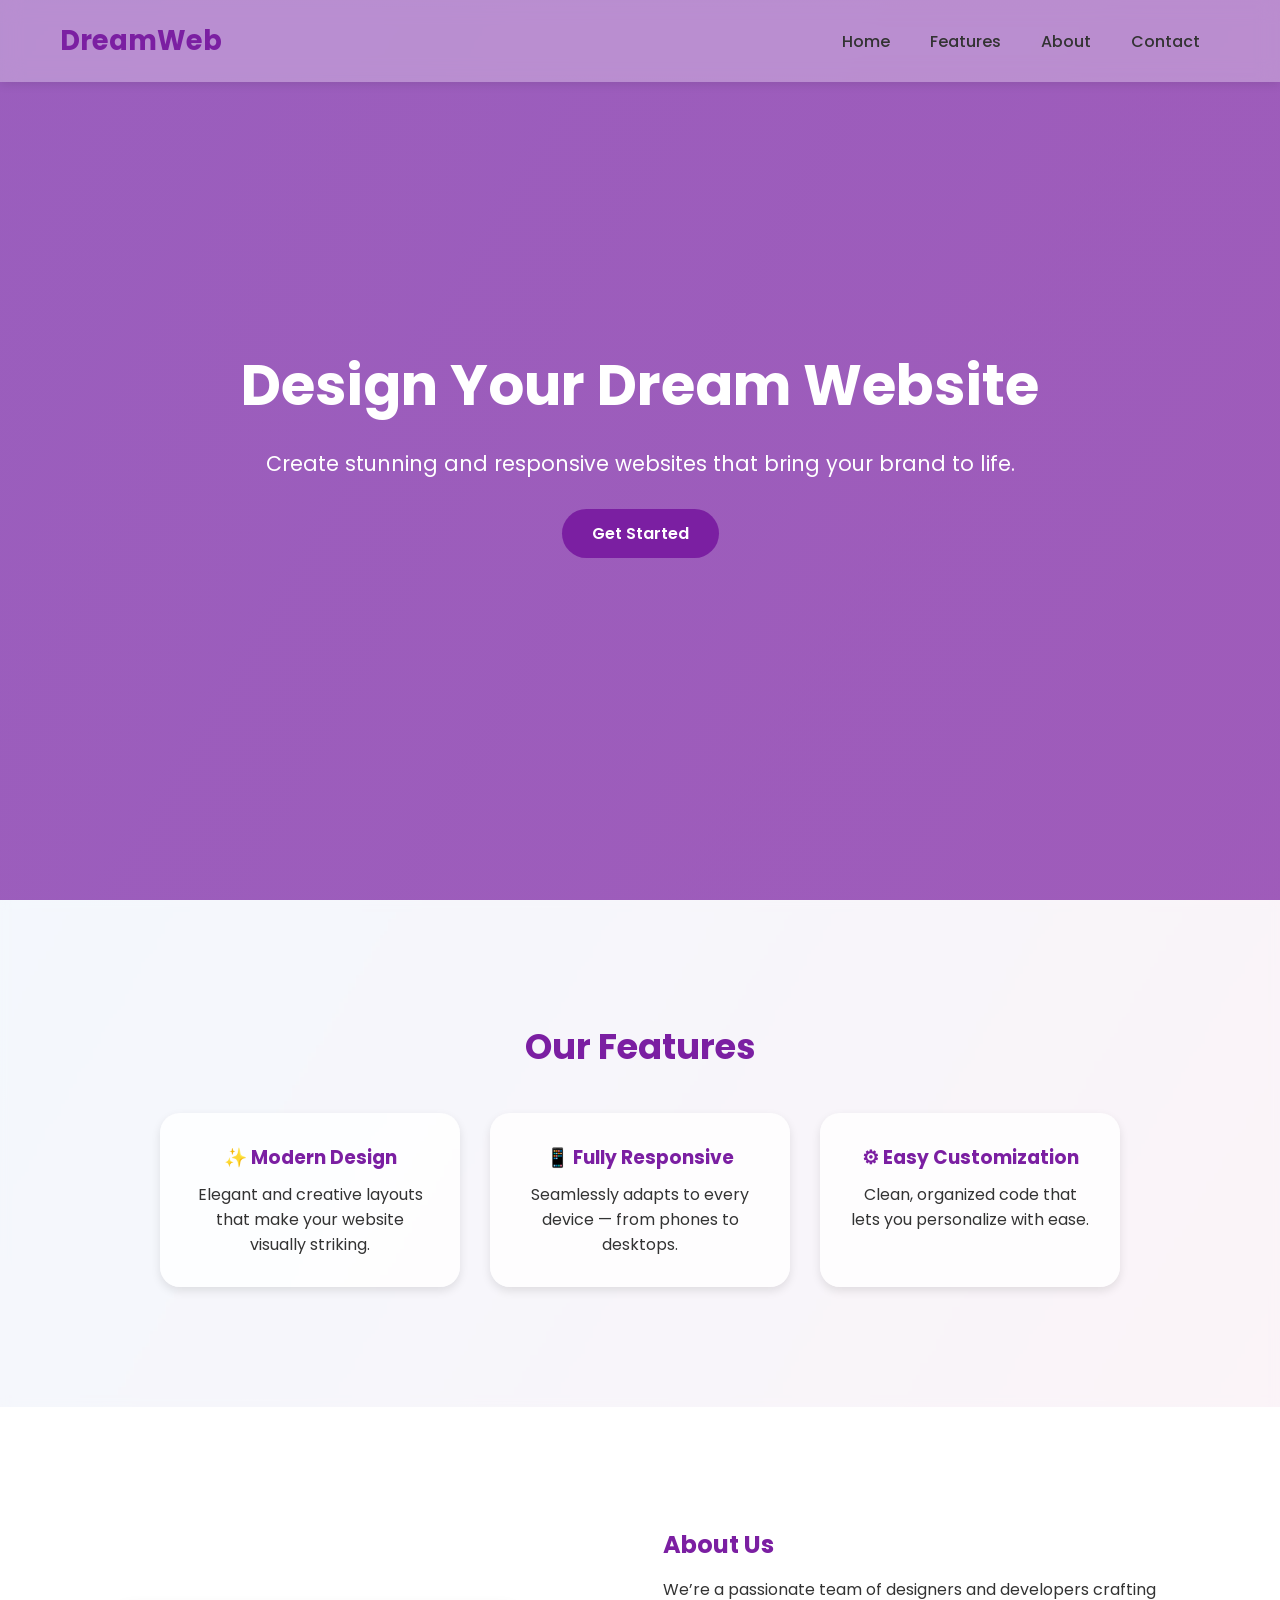
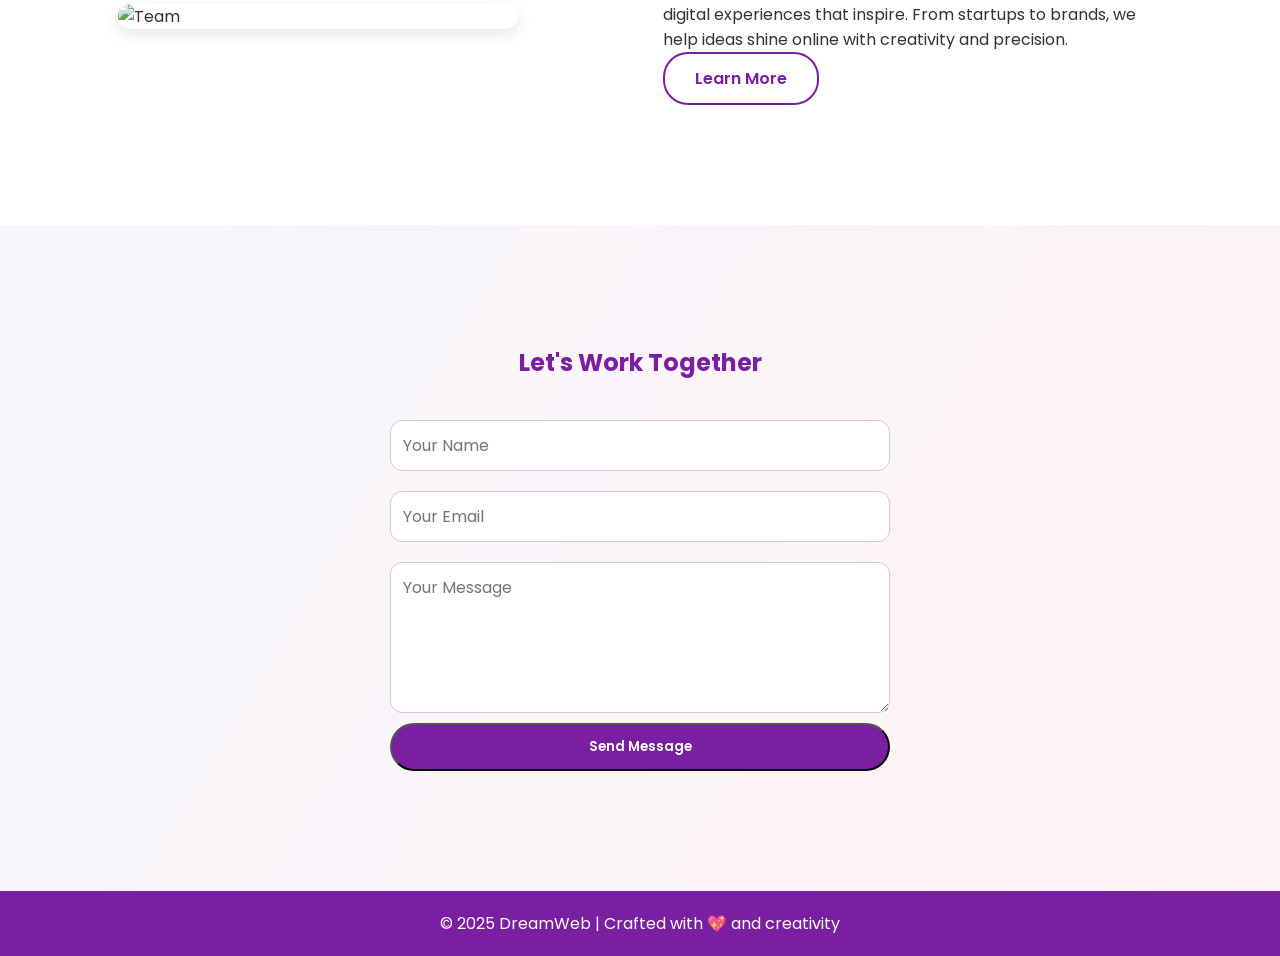
==== index.html @ 892e8f7d "Added Level 2 Landing page" ====
<!DOCTYPE html>
<html lang="en">
<head>
  <meta charset="UTF-8" />
  <meta name="viewport" content="width=device-width, initial-scale=1.0" />
  <title>DreamWeb | Aesthetic Landing Page</title>
  <link rel="stylesheet" href="style.css" />
  <link href="https://fonts.googleapis.com/css2?family=Poppins:wght@300;400;600;700&display=swap" rel="stylesheet">
</head>
<body>

  <!-- Navbar -->
  <header class="navbar">
    <div class="logo">DreamWeb</div>
    <nav>
      <ul class="nav-links">
        <li><a href="#home">Home</a></li>
        <li><a href="#features">Features</a></li>
        <li><a href="#about">About</a></li>
        <li><a href="#contact">Contact</a></li>
      </ul>
    </nav>
  </header>

  <!-- Hero Section -->
  <section id="home" class="hero">
    <div class="hero-content">
      <h1>Design Your Dream Website</h1>
      <p>Create stunning and responsive websites that bring your brand to life.</p>
      <a href="#contact" class="btn">Get Started</a>
    </div>
  </section>

  <!-- Features -->
  <section id="features" class="features">
    <h2>Our Features</h2>
    <div class="feature-container">
      <div class="feature-box">
        <h3>✨ Modern Design</h3>
        <p>Elegant and creative layouts that make your website visually striking.</p>
      </div>
      <div class="feature-box">
        <h3>📱 Fully Responsive</h3>
        <p>Seamlessly adapts to every device — from phones to desktops.</p>
      </div>
      <div class="feature-box">
        <h3>⚙ Easy Customization</h3>
        <p>Clean, organized code that lets you personalize with ease.</p>
      </div>
    </div>
  </section>

  <!-- About -->
  <section id="about" class="about">
    <div class="about-content">
      <img src="https://images.unsplash.com/photo-1522202176988-66273c2fd55f" alt="Team" />
      <div class="about-text">
        <h2>About Us</h2>
        <p>
          We’re a passionate team of designers and developers crafting digital experiences that inspire. 
          From startups to brands, we help ideas shine online with creativity and precision.
        </p>
        <a href="#contact" class="btn secondary">Learn More</a>
      </div>
    </div>
  </section>

  <!-- Contact -->
  <section id="contact" class="contact">
    <h2>Let's Work Together</h2>
    <form class="contact-form">
      <input type="text" placeholder="Your Name" required>
      <input type="email" placeholder="Your Email" required>
      <textarea rows="5" placeholder="Your Message" required></textarea>
      <button type="submit" class="btn">Send Message</button>
    </form>
  </section>

  <!-- Footer -->
  <footer>
    <p>© 2025 DreamWeb | Crafted with 💖 and creativity</p>
  </footer>

</body>
</html>
---- style.css ----
/* ===== Base Setup ===== */
* {
  margin: 0;
  padding: 0;
  box-sizing: border-box;
  font-family: "Poppins", sans-serif;
  scroll-behavior: smooth;
}

body {
  background: linear-gradient(120deg, #e3f2fd, #fce4ec);
  color: #333;
  overflow-x: hidden;
}

/* ===== Navbar ===== */
.navbar {
  display: flex;
  justify-content: space-between;
  align-items: center;
  padding: 20px 60px;
  background: rgba(255, 255, 255, 0.3);
  backdrop-filter: blur(10px);
  position: fixed;
  width: 100%;
  top: 0;
  z-index: 100;
  box-shadow: 0 2px 10px rgba(0,0,0,0.1);
}

.logo {
  font-size: 1.7rem;
  font-weight: 700;
  color: #7b1fa2;
}

.nav-links {
  list-style: none;
  display: flex;
}

.nav-links li {
  margin: 0 20px;
}

.nav-links a {
  text-decoration: none;
  color: #333;
  font-weight: 500;
  transition: color 0.3s ease;
}

.nav-links a:hover {
  color: #7b1fa2;
}

/* ===== Hero Section ===== */
.hero {
  height: 100vh;
  display: flex;
  align-items: center;
  justify-content: center;
  text-align: center;
  background: linear-gradient(rgba(123, 31, 162, 0.7), rgba(123, 31, 162, 0.7)),
    url('https://images.unsplash.com/photo-1498050108023-c5249f4df085') no-repeat center/cover;
  color: white;
  padding: 0 20px;
}

.hero-content {
  animation: fadeInUp 1.5s ease-in-out;
}

.hero h1 {
  font-size: 3.5rem;
  margin-bottom: 20px;
}

.hero p {
  font-size: 1.3rem;
  margin-bottom: 30px;
}

.btn {
  display: inline-block;
  background: #7b1fa2;
  color: white;
  padding: 12px 30px;
  border-radius: 25px;
  text-decoration: none;
  font-weight: 600;
  transition: all 0.3s ease;
}

.btn:hover {
  transform: scale(1.05);
  background: #9c27b0;
}

.btn.secondary {
  background: white;
  color: #7b1fa2;
  border: 2px solid #7b1fa2;
}

.btn.secondary:hover {
  background: #7b1fa2;
  color: white;
}

/* ===== Features ===== */
.features {
  padding: 120px 60px;
  text-align: center;
  background: rgba(255, 255, 255, 0.5);
  backdrop-filter: blur(5px);
}

.features h2 {
  color: #7b1fa2;
  margin-bottom: 40px;
  font-size: 2.2rem;
}

.feature-container {
  display: flex;
  justify-content: center;
  flex-wrap: wrap;
  gap: 30px;
}

.feature-box {
  background: rgba(255,255,255,0.8);
  border-radius: 20px;
  padding: 30px;
  width: 300px;
  box-shadow: 0 4px 10px rgba(0,0,0,0.1);
  transition: transform 0.3s ease;
}

.feature-box:hover {
  transform: translateY(-10px);
}

.feature-box h3 {
  color: #7b1fa2;
  margin-bottom: 10px;
}

/* ===== About ===== */
.about {
  padding: 120px 60px;
  background: white;
}

.about-content {
  display: flex;
  align-items: center;
  justify-content: space-around;
  flex-wrap: wrap;
  gap: 30px;
}

.about-content img {
  width: 400px;
  border-radius: 20px;
  box-shadow: 0 5px 15px rgba(0,0,0,0.1);
}

.about-text {
  max-width: 500px;
}

.about-text h2 {
  color: #7b1fa2;
  margin-bottom: 15px;
}

/* ===== Contact ===== */
.contact {
  padding: 120px 60px;
  text-align: center;
  background: rgba(255, 255, 255, 0.5);
  backdrop-filter: blur(5px);
}

.contact h2 {
  color: #7b1fa2;
  margin-bottom: 30px;
}

.contact-form {
  max-width: 500px;
  margin: 0 auto;
  display: flex;
  flex-direction: column;
}

.contact-form input,
.contact-form textarea {
  padding: 12px;
  margin: 10px 0;
  border-radius: 12px;
  border: 1px solid #ccc;
  font-size: 1rem;
  outline: none;
  transition: 0.3s;
}

.contact-form input:focus,
.contact-form textarea:focus {
  border-color: #7b1fa2;
  box-shadow: 0 0 10px rgba(123,31,162,0.1);
}

/* ===== Footer ===== */
footer {
  background: #7b1fa2;
  color: white;
  text-align: center;
  padding: 20px;
}

/* ===== Animations ===== */
@keyframes fadeInUp {
  from {
    opacity: 0;
    transform: translateY(40px);
  }
  to {
    opacity: 1;
    transform: translateY(0);
  }
}

/* ===== Responsive ===== */
@media (max-width: 768px) {
  .navbar {
    flex-direction: column;
    padding: 15px;
  }

  .hero h1 {
    font-size: 2.5rem;
  }

  .feature-container,
  .about-content {
    flex-direction: column;
    text-align: center;
  }

  .about-content img {
    width: 80%;
  }
}
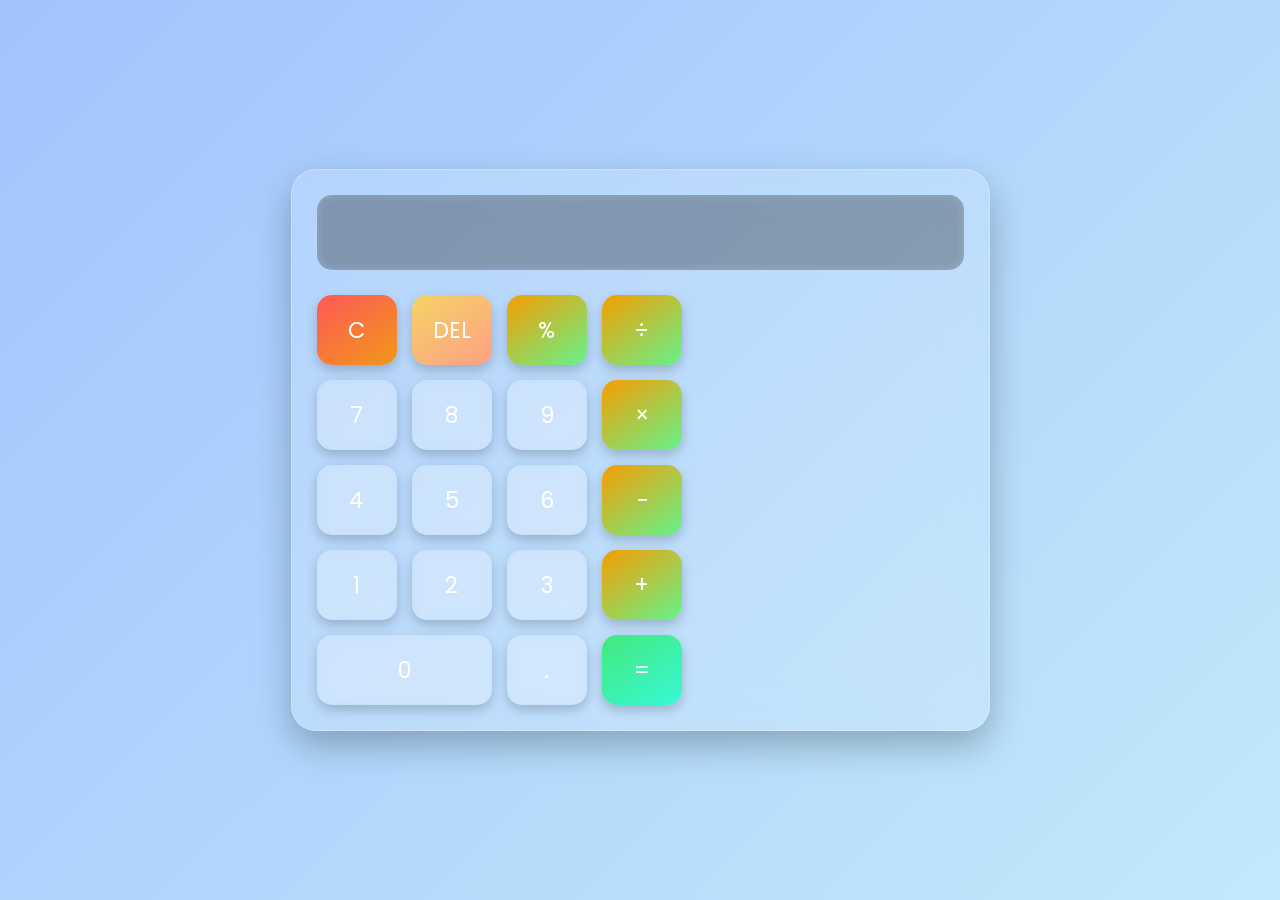
==== commit 75c94df0: "Added Level 3 calculator" ====
--- a/index.html
+++ b/index.html
@@ -3,83 +3,40 @@
 <head>
   <meta charset="UTF-8" />
   <meta name="viewport" content="width=device-width, initial-scale=1.0" />
-  <title>DreamWeb | Aesthetic Landing Page</title>
+  <title>Glass Calculator</title>
   <link rel="stylesheet" href="style.css" />
-  <link href="https://fonts.googleapis.com/css2?family=Poppins:wght@300;400;600;700&display=swap" rel="stylesheet">
+  <link href="https://fonts.googleapis.com/css2?family=Poppins:wght@300;500;700&display=swap" rel="stylesheet">
 </head>
 <body>
+  <div class="wrapper">
+    <div class="calculator">
+      <input type="text" id="display" disabled />
+      <div class="buttons">
+        <button class="btn clear" onclick="clearDisplay()">C</button>
+        <button class="btn del" onclick="deleteLast()">DEL</button>
+        <button class="btn operator" onclick="appendOperator('%')">%</button>
+        <button class="btn operator" onclick="appendOperator('/')">÷</button>
 
-  <!-- Navbar -->
-  <header class="navbar">
-    <div class="logo">DreamWeb</div>
-    <nav>
-      <ul class="nav-links">
-        <li><a href="#home">Home</a></li>
-        <li><a href="#features">Features</a></li>
-        <li><a href="#about">About</a></li>
-        <li><a href="#contact">Contact</a></li>
-      </ul>
-    </nav>
-  </header>
+        <button class="btn" onclick="appendNumber('7')">7</button>
+        <button class="btn" onclick="appendNumber('8')">8</button>
+        <button class="btn" onclick="appendNumber('9')">9</button>
+        <button class="btn operator" onclick="appendOperator('*')">×</button>
 
-  <!-- Hero Section -->
-  <section id="home" class="hero">
-    <div class="hero-content">
-      <h1>Design Your Dream Website</h1>
-      <p>Create stunning and responsive websites that bring your brand to life.</p>
-      <a href="#contact" class="btn">Get Started</a>
-    </div>
-  </section>
+        <button class="btn" onclick="appendNumber('4')">4</button>
+        <button class="btn" onclick="appendNumber('5')">5</button>
+        <button class="btn" onclick="appendNumber('6')">6</button>
+        <button class="btn operator" onclick="appendOperator('-')">−</button>
 
-  <!-- Features -->
-  <section id="features" class="features">
-    <h2>Our Features</h2>
-    <div class="feature-container">
-      <div class="feature-box">
-        <h3>✨ Modern Design</h3>
-        <p>Elegant and creative layouts that make your website visually striking.</p>
+        <button class="btn" onclick="appendNumber('1')">1</button>
+        <button class="btn" onclick="appendNumber('2')">2</button>
+        <button class="btn" onclick="appendNumber('3')">3</button>
+        <button class="btn operator" onclick="appendOperator('+')">+</button>
+
+        <button class="btn zero" onclick="appendNumber('0')">0</button>
+        <button class="btn" onclick="appendNumber('.')">.</button>
+        <button class="btn equal" onclick="calculate()">=</button>
       </div>
-      <div class="feature-box">
-        <h3>📱 Fully Responsive</h3>
-        <p>Seamlessly adapts to every device — from phones to desktops.</p>
-      </div>
-      <div class="feature-box">
-        <h3>⚙ Easy Customization</h3>
-        <p>Clean, organized code that lets you personalize with ease.</p>
-      </div>
-    </div>
-  </section>
-
-  <!-- About -->
-  <section id="about" class="about">
-    <div class="about-content">
-      <img src="https://images.unsplash.com/photo-1522202176988-66273c2fd55f" alt="Team" />
-      <div class="about-text">
-        <h2>About Us</h2>
-        <p>
-          We’re a passionate team of designers and developers crafting digital experiences that inspire. 
-          From startups to brands, we help ideas shine online with creativity and precision.
-        </p>
-        <a href="#contact" class="btn secondary">Learn More</a>
-      </div>
-    </div>
-  </section>
-
-  <!-- Contact -->
-  <section id="contact" class="contact">
-    <h2>Let's Work Together</h2>
-    <form class="contact-form">
-      <input type="text" placeholder="Your Name" required>
-      <input type="email" placeholder="Your Email" required>
-      <textarea rows="5" placeholder="Your Message" required></textarea>
-      <button type="submit" class="btn">Send Message</button>
-    </form>
-  </section>
-
-  <!-- Footer -->
-  <footer>
-    <p>© 2025 DreamWeb | Crafted with 💖 and creativity</p>
-  </footer>
-
+    
+  <script src="script.js"></script>
 </body>
 </html>
--- a/style.css
+++ b/style.css
@@ -1,256 +1,146 @@
-/* ===== Base Setup ===== */
+/* ---------- General Reset ---------- */
 * {
   margin: 0;
   padding: 0;
   box-sizing: border-box;
-  font-family: "Poppins", sans-serif;
-  scroll-behavior: smooth;
+  font-family: 'Poppins', sans-serif;
 }
 
+/* ---------- Background ---------- */
 body {
-  background: linear-gradient(120deg, #e3f2fd, #fce4ec);
-  color: #333;
-  overflow-x: hidden;
+  height: 100vh;
+  display: flex;
+  justify-content: center;
+  align-items: center;
+  background: linear-gradient(135deg, #a1c4fd, #c2e9fb);
+  overflow: hidden;
 }
 
-/* ===== Navbar ===== */
-.navbar {
-  display: flex;
-  justify-content: space-between;
-  align-items: center;
-  padding: 20px 60px;
-  background: rgba(255, 255, 255, 0.3);
-  backdrop-filter: blur(10px);
-  position: fixed;
-  width: 100%;
-  top: 0;
-  z-index: 100;
-  box-shadow: 0 2px 10px rgba(0,0,0,0.1);
+/* ---------- Wrapper ---------- */
+.wrapper {
+  text-align: center;
+  animation: fadeIn 1.2s ease-in-out;
 }
 
-.logo {
-  font-size: 1.7rem;
-  font-weight: 700;
-  color: #7b1fa2;
+/* ---------- Calculator ---------- */
+.calculator {
+  background: rgba(255, 255, 255, 0.15);
+  backdrop-filter: blur(20px);
+  border-radius: 25px;
+  box-shadow: 0 15px 35px rgba(0, 0, 0, 0.25);
+  padding: 25px;
+  display: inline-block;
+  border: 1px solid rgba(255, 255, 255, 0.25);
+  transition: transform 0.3s ease;
 }
 
-.nav-links {
-  list-style: none;
-  display: flex;
+.calculator:hover {
+  transform: scale(1.03);
 }
 
-.nav-links li {
-  margin: 0 20px;
+/* ---------- Display ---------- */
+#display {
+  width: 100%;
+  height: 75px;
+  border: none;
+  outline: none;
+  border-radius: 15px;
+  text-align: right;
+  font-size: 2rem;
+  color: #fff;
+  background: rgba(0, 0, 0, 0.3);
+  padding: 15px;
+  margin-bottom: 25px;
+  box-shadow: inset 0 0 10px rgba(255, 255, 255, 0.2);
 }
 
-.nav-links a {
+/* ---------- Button Grid ---------- */
+.buttons {
+  display: grid;
+  grid-template-columns: repeat(4, 80px);
+  grid-gap: 15px;
+}
+
+/* ---------- Buttons ---------- */
+.btn {
+  height: 70px;
+  border: none;
+  outline: none;
+  border-radius: 15px;
+  font-size: 1.4rem;
+  color: #fff;
+  background: rgba(255, 255, 255, 0.15);
+  backdrop-filter: blur(6px);
+  box-shadow: 0 5px 12px rgba(0, 0, 0, 0.2);
+  cursor: pointer;
+  transition: all 0.25s ease;
+}
+
+.btn:hover {
+  transform: translateY(-3px);
+  background: rgba(255, 255, 255, 0.25);
+  box-shadow: 0 8px 18px rgba(255, 255, 255, 0.3);
+}
+
+/* ---------- Operators ---------- */
+.operator {
+  background: linear-gradient(145deg, #f79d00, #64f38c);
+}
+
+.operator:hover {
+  background: linear-gradient(145deg, #ffb347, #6ef3b0);
+}
+
+/* ---------- Special Buttons ---------- */
+.clear {
+  background: linear-gradient(145deg, #ff5858, #f09819);
+}
+
+.del {
+  background: linear-gradient(145deg, #f6d365, #fda085);
+}
+
+.equal {
+  background: linear-gradient(145deg, #43e97b, #38f9d7);
+}
+
+.equal:hover {
+  background: linear-gradient(145deg, #7cf4b0, #64ffe0);
+}
+
+/* ---------- Zero Button ---------- */
+.zero {
+  grid-column: span 2;
+}
+
+/* ---------- Demo Link ---------- */
+.demo-link {
+  margin-top: 25px;
+}
+
+.demo-link a {
   text-decoration: none;
   color: #333;
   font-weight: 500;
-  transition: color 0.3s ease;
+  background: rgba(255, 255, 255, 0.4);
+  padding: 10px 18px;
+  border-radius: 12px;
+  transition: 0.3s ease;
 }
 
-.nav-links a:hover {
-  color: #7b1fa2;
+.demo-link a:hover {
+  background: rgba(255, 255, 255, 0.7);
+  color: #111;
 }
 
-/* ===== Hero Section ===== */
-.hero {
-  height: 100vh;
-  display: flex;
-  align-items: center;
-  justify-content: center;
-  text-align: center;
-  background: linear-gradient(rgba(123, 31, 162, 0.7), rgba(123, 31, 162, 0.7)),
-    url('https://images.unsplash.com/photo-1498050108023-c5249f4df085') no-repeat center/cover;
-  color: white;
-  padding: 0 20px;
-}
-
-.hero-content {
-  animation: fadeInUp 1.5s ease-in-out;
-}
-
-.hero h1 {
-  font-size: 3.5rem;
-  margin-bottom: 20px;
-}
-
-.hero p {
-  font-size: 1.3rem;
-  margin-bottom: 30px;
-}
-
-.btn {
-  display: inline-block;
-  background: #7b1fa2;
-  color: white;
-  padding: 12px 30px;
-  border-radius: 25px;
-  text-decoration: none;
-  font-weight: 600;
-  transition: all 0.3s ease;
-}
-
-.btn:hover {
-  transform: scale(1.05);
-  background: #9c27b0;
-}
-
-.btn.secondary {
-  background: white;
-  color: #7b1fa2;
-  border: 2px solid #7b1fa2;
-}
-
-.btn.secondary:hover {
-  background: #7b1fa2;
-  color: white;
-}
-
-/* ===== Features ===== */
-.features {
-  padding: 120px 60px;
-  text-align: center;
-  background: rgba(255, 255, 255, 0.5);
-  backdrop-filter: blur(5px);
-}
-
-.features h2 {
-  color: #7b1fa2;
-  margin-bottom: 40px;
-  font-size: 2.2rem;
-}
-
-.feature-container {
-  display: flex;
-  justify-content: center;
-  flex-wrap: wrap;
-  gap: 30px;
-}
-
-.feature-box {
-  background: rgba(255,255,255,0.8);
-  border-radius: 20px;
-  padding: 30px;
-  width: 300px;
-  box-shadow: 0 4px 10px rgba(0,0,0,0.1);
-  transition: transform 0.3s ease;
-}
-
-.feature-box:hover {
-  transform: translateY(-10px);
-}
-
-.feature-box h3 {
-  color: #7b1fa2;
-  margin-bottom: 10px;
-}
-
-/* ===== About ===== */
-.about {
-  padding: 120px 60px;
-  background: white;
-}
-
-.about-content {
-  display: flex;
-  align-items: center;
-  justify-content: space-around;
-  flex-wrap: wrap;
-  gap: 30px;
-}
-
-.about-content img {
-  width: 400px;
-  border-radius: 20px;
-  box-shadow: 0 5px 15px rgba(0,0,0,0.1);
-}
-
-.about-text {
-  max-width: 500px;
-}
-
-.about-text h2 {
-  color: #7b1fa2;
-  margin-bottom: 15px;
-}
-
-/* ===== Contact ===== */
-.contact {
-  padding: 120px 60px;
-  text-align: center;
-  background: rgba(255, 255, 255, 0.5);
-  backdrop-filter: blur(5px);
-}
-
-.contact h2 {
-  color: #7b1fa2;
-  margin-bottom: 30px;
-}
-
-.contact-form {
-  max-width: 500px;
-  margin: 0 auto;
-  display: flex;
-  flex-direction: column;
-}
-
-.contact-form input,
-.contact-form textarea {
-  padding: 12px;
-  margin: 10px 0;
-  border-radius: 12px;
-  border: 1px solid #ccc;
-  font-size: 1rem;
-  outline: none;
-  transition: 0.3s;
-}
-
-.contact-form input:focus,
-.contact-form textarea:focus {
-  border-color: #7b1fa2;
-  box-shadow: 0 0 10px rgba(123,31,162,0.1);
-}
-
-/* ===== Footer ===== */
-footer {
-  background: #7b1fa2;
-  color: white;
-  text-align: center;
-  padding: 20px;
-}
-
-/* ===== Animations ===== */
-@keyframes fadeInUp {
+/* ---------- Animations ---------- */
+@keyframes fadeIn {
   from {
     opacity: 0;
-    transform: translateY(40px);
+    transform: translateY(20px);
   }
   to {
     opacity: 1;
     transform: translateY(0);
   }
-}
-
-/* ===== Responsive ===== */
-@media (max-width: 768px) {
-  .navbar {
-    flex-direction: column;
-    padding: 15px;
-  }
-
-  .hero h1 {
-    font-size: 2.5rem;
-  }
-
-  .feature-container,
-  .about-content {
-    flex-direction: column;
-    text-align: center;
-  }
-
-  .about-content img {
-    width: 80%;
-  }
 }
